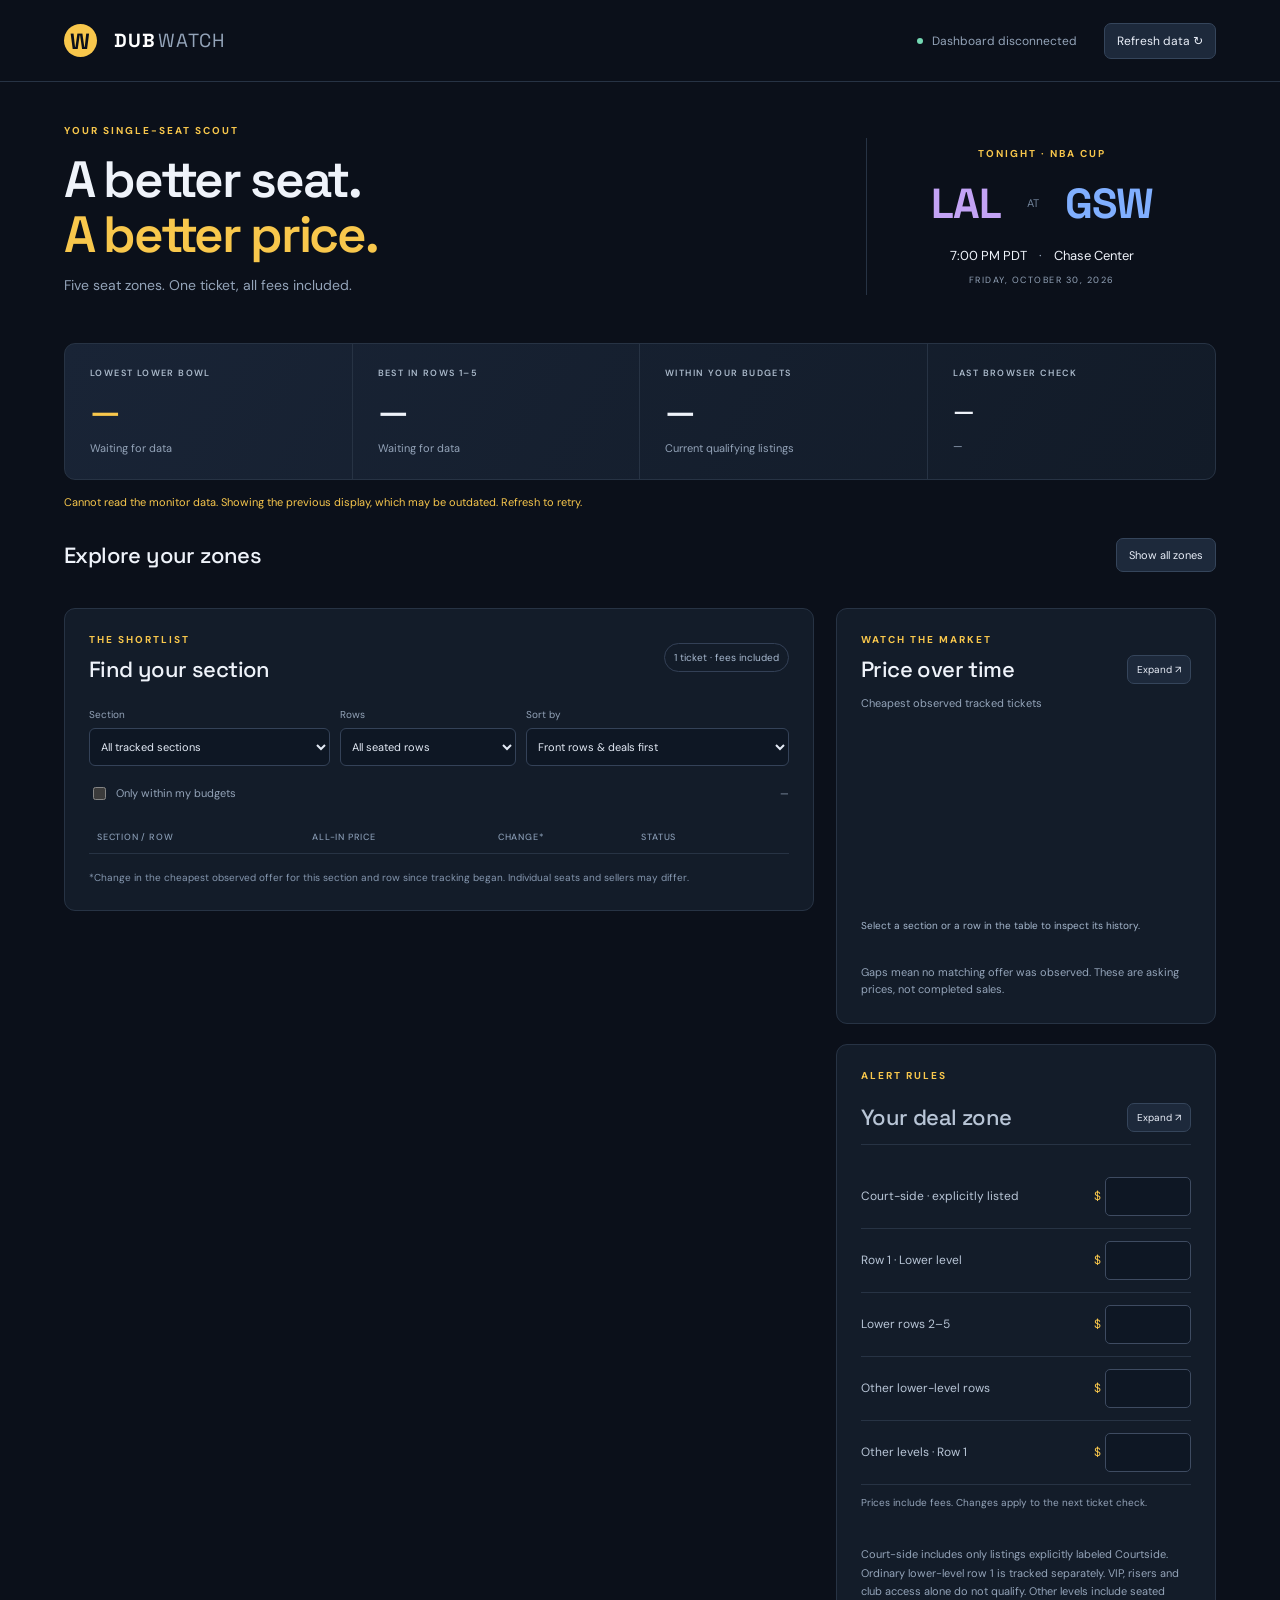
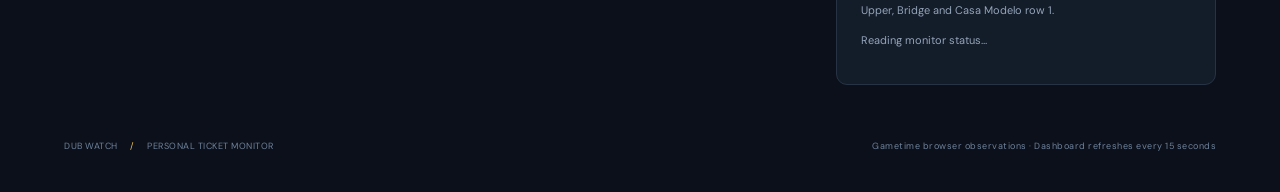
==== dub-watch/index.html @ ea119488 "Add shareable Dub Watch dashboard" ====
<!doctype html>
<html lang="en" data-mode="public" data-snapshot-url="https://raw.githubusercontent.com/nschoeb/nschoeb.github.io/refs/heads/codex/dub-watch-data/latest.json">
<head><meta charset="utf-8"><meta name="viewport" content="width=device-width,initial-scale=1"><title>Dub Watch · Warriors ticket deals</title><link rel="stylesheet" href="./styles.css?v=185b925b3b7e"></head>
<body class="public-dashboard">
<header><a class="brand" href="./" aria-label="Dub Watch home"><span class="brand-icon">W</span>DUB<span>WATCH</span></a><div class="header-right"><span class="dot"></span><span id="health">Connecting to monitor</span><button id="refresh" title="Reload saved dashboard data">Refresh data ↻</button><button id="check-now" disabled>Check now</button></div></header>
<main>
<section class="hero"><div><div class="eyebrow">YOUR SINGLE-SEAT SCOUT</div><h1>A better seat.<br><span>A better price.</span></h1><p>Five seat zones. One ticket, all fees included.</p></div><div class="matchup"><div class="game-label">TONIGHT · NBA CUP</div><div class="teams"><span class="team lakers">LAL</span><span class="versus">AT</span><span class="team warriors">GSW</span></div><div class="game-time">7:00 PM PDT <span>·</span> Chase Center</div><div class="game-note">FRIDAY, OCTOBER 30, 2026</div></div></section>
<section class="stats" aria-label="Current market summary"><article><span>LOWEST LOWER BOWL</span><strong id="low">—</strong><small id="low-seat">Waiting for data</small></article><article><span>BEST IN ROWS 1–5</span><strong id="front">—</strong><small id="front-seat">Waiting for data</small></article><article><span id="qualifying-label">WITHIN YOUR BUDGETS</span><strong id="qualifying">—</strong><small>Current qualifying listings</small></article><article><span>LAST BROWSER CHECK</span><strong id="last" class="time">—</strong><small id="capture-count">—</small></article></section>
<div id="deal-policy" class="deal-policy" hidden></div><div id="notice" class="notice" role="status"></div>
<p id="sharing-status" class="sharing-status"></p><p id="check-status" role="status" aria-live="polite"></p>
<div class="zone-heading"><h2>Explore your zones</h2><button id="all-zones">Show all zones</button></div><div id="zone-cards" class="zone-cards" aria-label="Seat zones"></div><section class="workspace"><div class="panel inventory"><div class="panel-heading"><div><div class="eyebrow">THE SHORTLIST</div><h2>Find your section</h2></div><span class="pill">1 ticket · fees included</span></div>
<div class="filters"><label>Section<select id="section" aria-label="Section"><option value="all">All tracked sections</option></select></label><label>Rows<select id="rows" aria-label="Rows"><option value="all">All seated rows</option><option value="5">First 5 rows</option><option value="1">Row 1 only</option></select></label><label>Sort by<select id="sort" aria-label="Sort by"><option value="recommended">Front rows & deals first</option><option value="price">Lowest price</option><option value="row">Closest row</option><option value="deal">Biggest comparable discount</option><option value="drop">Biggest recorded drop</option></select></label></div>
<div class="list-toolbar"><div class="deal-toggles"><label class="check"><input type="checkbox" id="deals"> Only within my budgets</label><label class="check" id="exceptional-filter" hidden><input type="checkbox" id="exceptional"> Only exceptional deals</label></div><span id="result-count">—</span></div>
<div class="table-wrap"><table><thead><tr><th>SECTION / ROW</th><th>ALL-IN PRICE</th><th>CHANGE*</th><th>STATUS</th><th><span class="sr-only">Open listing</span></th></tr></thead><tbody id="listings"></tbody></table></div><p id="empty" hidden>No listings match these filters. Try another section or row range.</p><p class="footnote">*Change in the cheapest observed offer for this section and row since tracking began. Individual seats and sellers may differ.</p></div>
<aside><div class="panel trend"><div class="eyebrow">WATCH THE MARKET</div><div class="market-panel-heading"><h2>Price over time</h2><button id="expand-market" type="button" aria-label="Expand chart and thresholds" aria-haspopup="dialog" aria-controls="market-dialog">Expand &#8599;</button></div><p id="chart-subtitle">Cheapest observed tracked tickets</p><div id="chart-legend" class="chart-legend" aria-label="Price history zones"></div><div id="chart" aria-label="Ticket price history chart"></div><div id="chart-detail" class="chart-detail">Select a section or a row in the table to inspect its history.</div><button id="clear-chart" hidden>Clear selected row</button><p class="footnote">Gaps mean no matching offer was observed. These are asking prices, not completed sales.</p></div>
<div class="panel budgets"><div class="eyebrow">ALERT RULES</div><div class="market-panel-heading"><h2 id="budget-panel-title">Your deal zone</h2><button id="expand-budgets" type="button" aria-label="Expand thresholds and chart" aria-haspopup="dialog" aria-controls="market-dialog">Expand &#8599;</button></div><form id="budget-form"><label class="budget-field" for="budgetCourt"><span>Court-side &middot; explicitly listed</span><span class="dollar-input">$<input id="budgetCourt" name="courtside" type="number" min="0" max="10000" step="1" required inputmode="numeric"></span></label><label class="budget-field" for="budget2"><span>Row 1 &middot; Lower level</span><span class="dollar-input">$<input id="budget2" name="row1" type="number" min="0" max="10000" step="1" required inputmode="numeric"></span></label><label class="budget-field" for="budget5"><span>Lower rows 2&ndash;5</span><span class="dollar-input">$<input id="budget5" name="rows2to5" type="number" min="0" max="10000" step="1" required inputmode="numeric"></span></label><label class="budget-field" for="budgetAll"><span>Other lower-level rows</span><span class="dollar-input">$<input id="budgetAll" name="lower" type="number" min="0" max="10000" step="1" required inputmode="numeric"></span></label><label class="budget-field" for="budgetOther"><span>Other levels &middot; Row 1</span><span class="dollar-input">$<input id="budgetOther" name="otherFront" type="number" min="0" max="10000" step="1" required inputmode="numeric"></span></label><div class="budget-actions"><button id="save-budgets" type="submit" disabled>Save thresholds</button><button id="cancel-budgets" type="button" hidden>Cancel</button></div><p id="budget-status" role="status" aria-live="polite">Prices include fees. Changes apply to the next ticket check.</p></form><p class="footnote">Court-side includes only listings explicitly labeled Courtside. Ordinary lower-level row 1 is tracked separately. VIP, risers and club access alone do not qualify. Other levels include seated Upper, Bridge and Casa Modelo row 1.</p><p id="monitor-description">Reading monitor status…</p><p id="next-check"></p></div></aside></section>
<footer><span>DUB WATCH <span class="footer-divider">/</span> PERSONAL TICKET MONITOR</span><span>Gametime browser observations · Dashboard refreshes every 15 seconds</span></footer>
</main><dialog id="market-dialog" aria-labelledby="market-dialog-title"><div class="market-dialog-heading"><div><div class="eyebrow">WATCH THE MARKET</div><h2 id="market-dialog-title">Prices &amp; your thresholds</h2></div><button id="close-market" type="button">Restore view &#8601;</button></div><div id="market-dialog-panels" class="market-dialog-grid"></div></dialog><script src="./app.js?v=185b925b3b7e"></script></body></html>
---- dub-watch/styles.css ----
@import url('https://fonts.googleapis.com/css2?family=DM+Sans:wght@400;500;600;700&family=Space+Grotesk:wght@400;500;600;700&display=swap');
:root{color-scheme:dark;--bg:#0b101a;--panel:#131c29;--line:#273344;--muted:#94a4b9;--gold:#f8c74c;--blue:#73aafa;--green:#74d8b3}*{box-sizing:border-box}body{margin:0;background:var(--bg);color:#eff3fa;font-family:'DM Sans',system-ui,sans-serif;font-size:14px}header{height:82px;border-bottom:1px solid var(--line);display:flex;align-items:center;justify-content:space-between;padding:0 5%}.brand{font-family:'Space Grotesk',sans-serif;display:flex;align-items:center;gap:8px;font-size:19px;font-weight:700;letter-spacing:1px;text-decoration:none;color:white}.brand>span:last-child{color:var(--muted);font-weight:400;margin-left:-6px}.brand-icon{display:grid;place-items:center;color:var(--bg);background:var(--gold);width:33px;height:33px;border-radius:50%;font-size:22px;margin-right:9px}.header-right{display:flex;align-items:center;gap:9px;color:var(--muted);font-size:12px}.dot{width:6px;height:6px;border-radius:50%;background:var(--green)}button{font:inherit;cursor:pointer;color:#e9eef8;background:#1d293b;border:1px solid #35455b;border-radius:7px;padding:9px 12px}.header-right button{margin-left:18px}main{max-width:1510px;margin:auto;padding:40px 5% 20px}.hero{display:flex;justify-content:space-between;gap:30px;align-items:center;padding:2px 0 35px}.eyebrow{font-size:10px;font-weight:700;letter-spacing:2px;color:var(--gold)}h1{font-family:'Space Grotesk',sans-serif;letter-spacing:-2.3px;font-size:51px;line-height:1.08;margin:15px 0 14px;font-weight:600}h1 span{color:var(--gold)}.hero p{color:var(--muted);font-size:14px}.matchup{width:350px;text-align:center;border-left:1px solid var(--line);padding:9px 28px}.game-label{color:var(--gold);font-size:10px;letter-spacing:2px;font-weight:700}.teams{display:flex;align-items:center;justify-content:center;gap:26px;margin:17px 0}.team{font-family:'Space Grotesk';font-size:42px;font-weight:700;letter-spacing:-1px}.lakers{color:#c3a3f5}.warriors{color:#80afff}.versus{font-size:11px;color:#718299}.game-time{font-size:13px}.game-time span{margin:0 9px;color:var(--muted)}.game-note{font-size:9px;letter-spacing:1.5px;margin-top:10px;color:var(--muted)}.stats{display:grid;grid-template-columns:repeat(4,1fr);border:1px solid var(--line);border-radius:11px;background:linear-gradient(120deg,#192436,#121b28);overflow:hidden}.stats article{padding:23px 25px;border-right:1px solid var(--line)}.stats article:last-child{border:0}.stats article>span{display:block;font-size:9px;letter-spacing:1.4px;color:#aab9ca;font-weight:600}.stats strong{font-family:'Space Grotesk';font-size:34px;font-weight:500;display:block;margin:11px 0 5px;letter-spacing:-1px}.stats article:first-child strong{color:var(--gold)}.stats strong.time{font-size:24px;line-height:41px;letter-spacing:-.5px}.stats small{font-size:11px;color:var(--muted)}.notice{padding:14px 0 23px;color:var(--muted);font-size:11px;line-height:1.5}.notice.warning{color:var(--gold)}.workspace{display:grid;grid-template-columns:minmax(0,1fr) 320px;gap:22px;align-items:start}.panel{background:var(--panel);border:1px solid var(--line);border-radius:11px;padding:24px}.panel-heading{display:flex;justify-content:space-between;align-items:center;gap:12px}h2{font-family:'Space Grotesk';font-size:22px;letter-spacing:-.6px;margin:9px 0 20px;font-weight:500}.panel-heading h2{margin-bottom:0}.pill{font-size:10px;color:#a9bad0;border:1px solid #334056;padding:7px 9px;border-radius:20px;white-space:nowrap}.filters{display:grid;grid-template-columns:1.1fr .8fr 1.2fr;gap:10px;margin-top:25px}label{display:block;color:var(--muted);font-size:10px}select{display:block;margin-top:7px;width:100%;border:1px solid #344258;background:#0e1724;color:#e3eaf5;border-radius:6px;padding:10px 7px;font:inherit;font-size:11px}.list-toolbar{display:flex;justify-content:space-between;align-items:center;padding:18px 0;color:var(--muted);font-size:10px}.check{display:flex;align-items:center;gap:7px;font-size:11px}input{accent-color:var(--gold)}table{border-collapse:collapse;width:100%;text-align:left;white-space:nowrap}th{font-size:9px;color:#879ab2;letter-spacing:.8px;font-weight:500;padding:10px 8px;border-bottom:1px solid var(--line)}td{padding:15px 8px;border-bottom:1px solid #243043;font-size:12px}tbody tr{cursor:pointer}tbody tr:hover,tbody tr.selected{background:#1d2a3e}td small{display:block;color:var(--muted);font-size:10px;margin-top:4px}.price{font-family:'Space Grotesk';font-size:19px}.qualified .price{color:var(--gold)}.badge{font-size:9px;border-radius:4px;background:#22334a;color:#a5b9d5;padding:5px 7px}.badge.good{background:#243b31;color:var(--green)}.badge.front{background:#3a3220;color:var(--gold)}.ticket-link{color:var(--gold);text-decoration:none;border:1px solid #51482c;border-radius:5px;padding:7px 9px;font-size:10px}.drop{color:var(--green)}.rise{color:#ef9b99}.flat{color:var(--muted)}.footnote{color:#8597af;font-size:10px;line-height:1.6;margin:16px 0 0}.table-wrap{max-height:560px;overflow:auto}thead{position:sticky;top:0;background:var(--panel);z-index:1}aside{display:grid;gap:20px}.trend>p{color:var(--muted);font-size:11px;margin-top:-8px}.legend{display:flex;gap:18px;font-size:10px;color:#b3bfd0;margin:18px 0 8px}.legend i{display:inline-block;width:7px;height:7px;border-radius:50%;margin-right:5px}.gold{background:var(--gold)}.blue{background:var(--blue)}#chart{min-height:180px}#chart svg{display:block;width:100%;height:190px}#chart svg text{font-family:'DM Sans';font-size:10px;fill:#91a4bd}.chart-detail{font-size:10px;color:#a6b8ce;line-height:1.5;min-height:30px}#clear-chart{font-size:10px;margin-top:10px}.budgets>div:not(.eyebrow){display:flex;justify-content:space-between;padding:12px 0;border-bottom:1px solid var(--line);color:#b8c5d6;font-size:12px}.budgets b{color:var(--gold);font-family:'Space Grotesk';font-size:16px}.budgets p{font-size:11px;color:var(--muted);line-height:1.7;margin-bottom:0}footer{display:flex;justify-content:space-between;gap:20px;margin-top:35px;padding:20px 0;color:#6f829d;font-size:9px;letter-spacing:.5px}.footer-divider{padding:0 10px;color:var(--gold)}.sr-only{position:absolute;clip:rect(0,0,0,0);width:1px;height:1px;overflow:hidden}#empty{color:var(--muted);padding:30px 0;text-align:center}button:focus-visible,a:focus-visible,select:focus-visible,input:focus-visible{outline:2px solid var(--gold);outline-offset:3px}@media(min-width:1450px){.workspace{grid-template-columns:minmax(0,1fr) 360px}}@media(max-width:1000px){main{padding:30px 3%}.workspace{grid-template-columns:minmax(0,1fr) 280px;gap:15px}.panel{padding:18px}.filters{grid-template-columns:1fr 1fr}.filters label:last-child{grid-column:1/-1}.badge{font-size:8px}.stats article{padding:18px 15px}}@media(max-width:760px){header{padding:0 5%;height:70px}.header-right>span{display:none}.hero{align-items:flex-start;gap:16px}h1{font-size:36px;letter-spacing:-1.5px}.hero p{font-size:12px;max-width:210px}.matchup{width:175px;padding:5px 0 5px 12px}.team{font-size:28px}.teams{gap:12px}.game-time{font-size:10px}.game-note{font-size:8px}.stats{grid-template-columns:1fr 1fr}.stats article:nth-child(2){border-right:0}.stats article:nth-child(-n+2){border-bottom:1px solid var(--line)}.workspace{grid-template-columns:1fr}aside{grid-template-columns:1fr}.table-wrap{max-height:470px}footer{flex-direction:column;gap:8px}.pill{font-size:8px}.ticket-link{padding:7px}.panel{padding:16px}td{font-size:11px;padding:13px 6px}th{padding:10px 6px}.price{font-size:17px}}
.trend>p.footnote{margin-top:16px}
.workspace>*,aside,.panel{min-width:0}
.deal-policy{padding:14px 16px;background:#172b30;border:1px solid #2c5253;border-radius:8px;color:#b6dbd1;font-size:12px;line-height:1.7;margin-top:20px}.deal-toggles{display:flex;flex-wrap:wrap;gap:12px}.deal-policy[hidden],#exceptional-filter[hidden]{display:none}
.sharing-status{color:var(--muted);font-size:11px;margin:0 0 18px}.sharing-status:empty{display:none}.sharing-status a{color:var(--gold)}.public-dashboard #check-now,.public-dashboard .budget-actions{display:none}.public-dashboard #chart svg{touch-action:pan-y}.public-dashboard #chart svg line[data-budget-zone]{cursor:default}
#chart svg line[data-budget-zone]{cursor:ns-resize}
#chart svg{touch-action:none}
#chart [data-budget-handle],#chart [data-budget-hit],#chart line[data-budget-zone]{cursor:ns-resize;touch-action:none}#chart [data-budget-handle-visual]{pointer-events:none}#chart [data-budget-handle]:focus{stroke:white;stroke-width:1.5}body.budget-dragging,body.budget-dragging *{cursor:ns-resize!important;user-select:none}
.chart-legend-copy{flex:1;min-width:0}.chart-legend-copy span{display:block}.chart-budget-summary{display:block;font-size:9px;color:var(--muted);line-height:1.5;margin-top:3px}.chart-budget-summary.within-budget{color:var(--green)}.chart-line-key{font-size:9px;color:var(--muted);line-height:1.6;margin:7px 6px 0}#chart line[data-budget-zone]{cursor:pointer}#chart line[data-budget-zone]:focus{outline:none;stroke-width:3}
.chart-legend{display:grid;gap:4px;margin:16px 0 12px}.chart-legend-item{display:flex;align-items:center;gap:8px;width:100%;padding:7px 6px;border:1px solid transparent;background:transparent;text-align:left;border-radius:5px;font-size:10px;color:#b3bfd0}.chart-legend-item:hover{background:#1d2a3e;border-color:var(--line)}.chart-legend-item i{flex:0 0 8px;height:8px;border-radius:50%}.chart-legend-item span{flex:1}.chart-legend-item strong{font:500 12px 'Space Grotesk',sans-serif;color:#e3eaf5}.chart-legend-item[aria-pressed="false"]{opacity:.4}.chart-legend-item[aria-pressed="false"] i{background:transparent!important;border:1px solid var(--muted)}#chart svg{height:auto;min-height:200px}#chart circle{cursor:pointer}#chart circle:focus{outline:none;stroke:white;stroke-width:2}
.zone-heading{display:flex;align-items:center;justify-content:space-between;margin:4px 0 12px}.zone-heading h2{margin:0}.zone-heading button{font-size:11px}.zone-cards{display:grid;grid-template-columns:repeat(5,minmax(0,1fr));gap:12px;margin-bottom:24px}.zone-card{text-align:left;background:var(--panel);padding:16px;min-width:0}.zone-card span{display:block;color:var(--muted);font-size:12px}.zone-card strong{display:block;font:500 24px 'Space Grotesk',sans-serif;margin:10px 0}.zone-card small{color:var(--muted);font-size:10px}.zone-card.active{border-color:var(--gold);background:#2b281d}.zone-card.active strong{color:var(--gold)}@media(max-width:760px){.zone-cards{grid-template-columns:1fr 1fr}.zone-card{padding:13px}.zone-card strong{font-size:21px}}
#check-now{background:var(--gold);border-color:var(--gold);color:#131c29;font-weight:700;margin-left:0}#check-status{color:var(--gold);font-size:12px;margin:0 0 18px}#check-status:empty{display:none}@media(max-width:460px){.header-right{gap:5px}.header-right button{margin-left:0;padding:8px;font-size:10px}.brand{font-size:15px;gap:5px}.brand-icon{margin-right:0;width:27px;height:27px}}
.budget-field{display:flex;align-items:center;justify-content:space-between;gap:12px;padding:12px 0;border-bottom:1px solid var(--line);font-size:12px;color:#b8c5d6}.dollar-input{display:flex;align-items:center;gap:4px;color:var(--gold)}.dollar-input input{width:86px;min-width:0;background:#0e1724;color:var(--gold);border:1px solid #3e4b61;border-radius:5px;padding:8px;font:500 16px 'Space Grotesk',sans-serif}.budget-actions{display:flex;gap:8px;margin-top:16px}.budget-actions button{font-size:11px}.budget-actions button:first-child{background:var(--gold);color:#131c29;border-color:var(--gold);font-weight:700}button:disabled{opacity:.45;cursor:default}#budget-status{min-height:34px;font-size:10px;line-height:1.6}

/* The same live panels move into the expanded view, preserving edits and controls. */
.market-panel-heading{display:flex;align-items:center;justify-content:space-between;gap:10px;margin:9px 0 20px}.market-panel-heading h2{margin:0}.market-panel-heading button{flex-shrink:0;font-size:10px;padding:7px 9px}
#chart svg{min-height:250px}
@media(min-width:1001px){.workspace{grid-template-columns:minmax(0,1fr) 380px}}
@media(min-width:1450px){.workspace{grid-template-columns:minmax(0,1fr) 420px}}
@media(min-width:761px) and (max-width:1000px){.workspace{grid-template-columns:minmax(0,1fr) 320px}}
body.market-expanded{overflow:hidden}
#market-dialog{width:calc(100% - 32px);max-width:1600px;height:calc(100dvh - 32px);max-height:none;padding:0;border:1px solid #3a4c65;border-radius:14px;background:var(--bg);color:#eff3fa;box-shadow:0 24px 90px #0009}
#market-dialog[open]{display:flex;flex-direction:column}
#market-dialog::backdrop{background:#030712c9;backdrop-filter:blur(5px)}
.market-dialog-heading{display:flex;align-items:center;justify-content:space-between;gap:16px;padding:20px 24px;border-bottom:1px solid var(--line);flex-shrink:0}.market-dialog-heading h2{margin:7px 0 0;font-size:25px}.market-dialog-heading button{font-size:12px}
.market-dialog-grid{display:grid;grid-template-columns:minmax(0,1fr) 340px;gap:20px;padding:24px;overflow:auto;min-height:0;align-items:start;overscroll-behavior:contain}
#market-dialog .market-panel-heading button{display:none}
#market-dialog .chart-legend{grid-template-columns:1fr 1fr;column-gap:18px}#market-dialog .chart-line-key{grid-column:1/-1}
#market-dialog #chart svg{height:clamp(300px,calc(100dvh - 390px),650px);min-height:280px}
#market-dialog .chart-legend-item{font-size:12px}#market-dialog .chart-budget-summary{font-size:11px}#market-dialog .chart-legend-item strong{font-size:15px}
@media(max-width:850px){#market-dialog{width:calc(100% - 16px);height:calc(100dvh - 16px);border-radius:10px}.market-dialog-heading{padding:16px;gap:10px}.market-dialog-heading h2{font-size:19px}.market-dialog-heading button{font-size:11px;white-space:nowrap;padding:8px}.market-dialog-grid{grid-template-columns:minmax(0,1fr);padding:12px;gap:14px}#market-dialog #chart svg{height:auto;min-height:250px}}
@media(max-width:460px){#market-dialog .chart-legend{grid-template-columns:1fr}#market-dialog .chart-budget-summary{font-size:10px}}
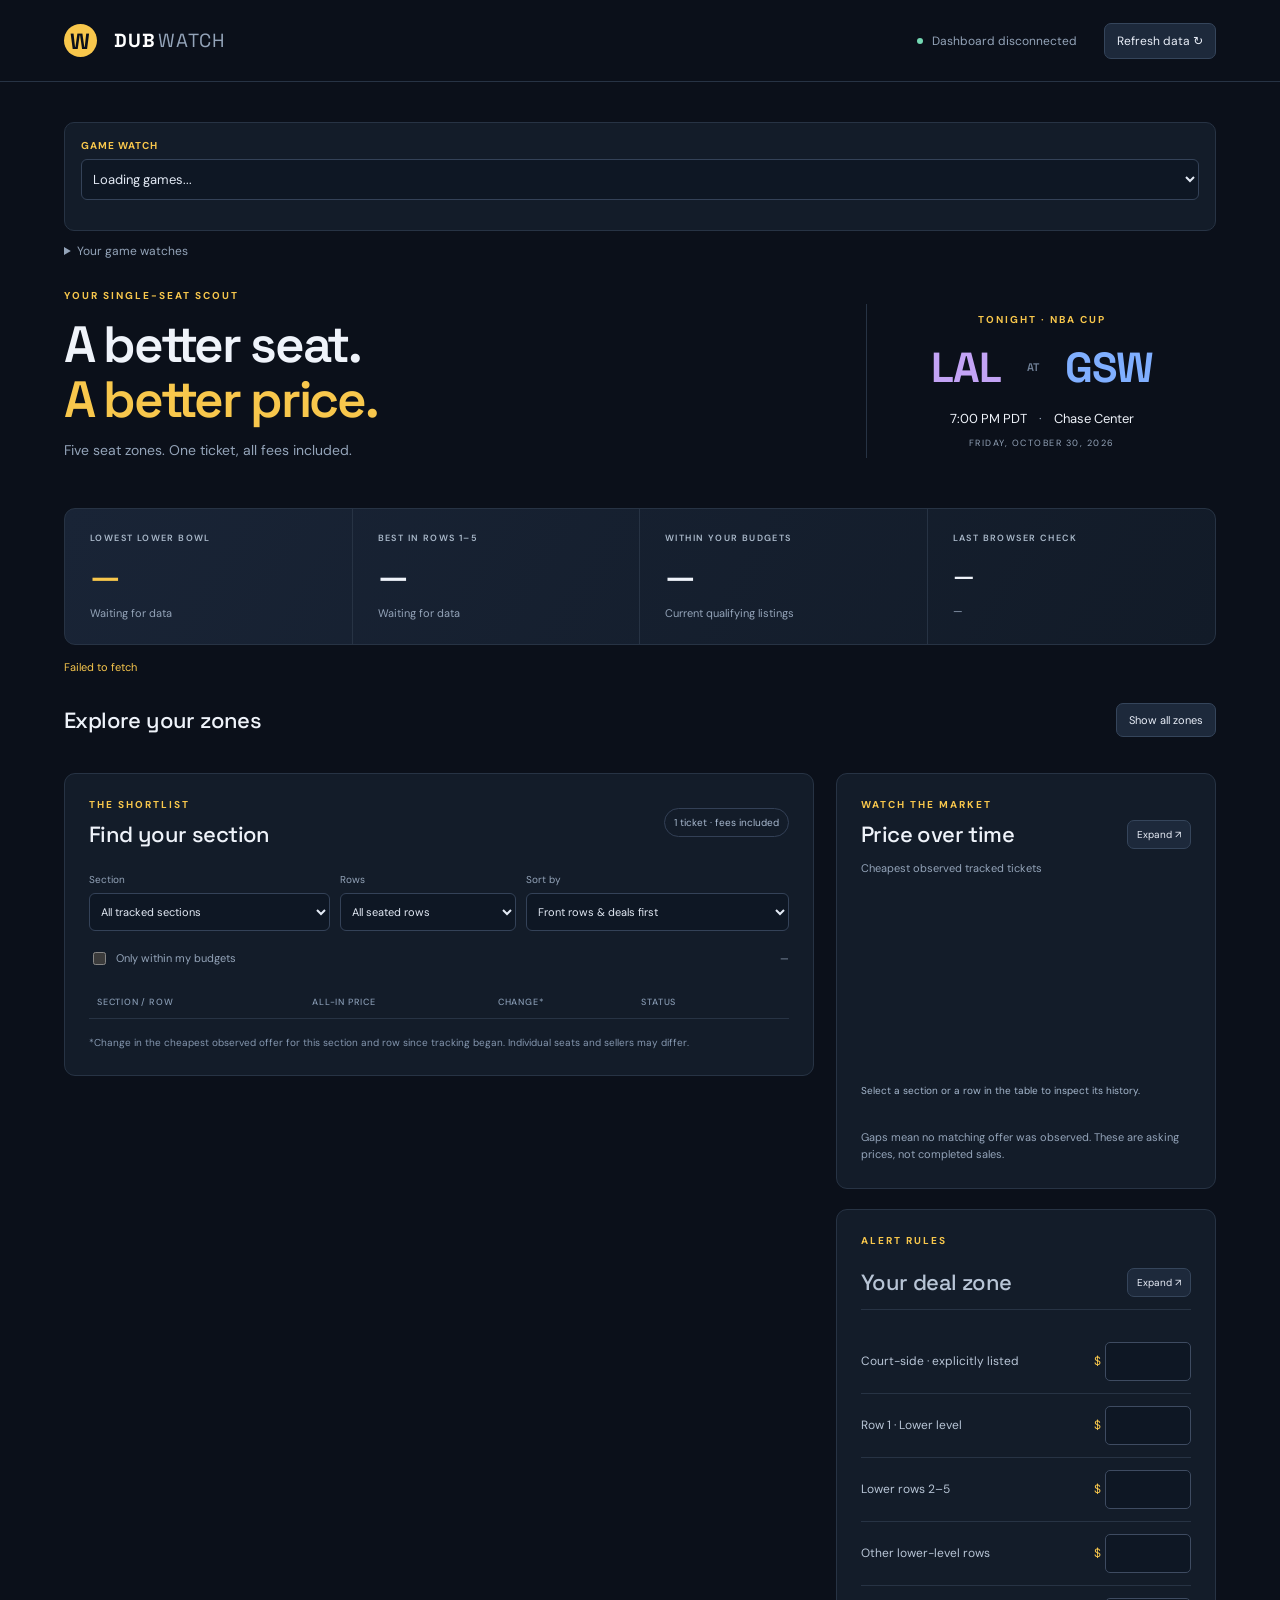
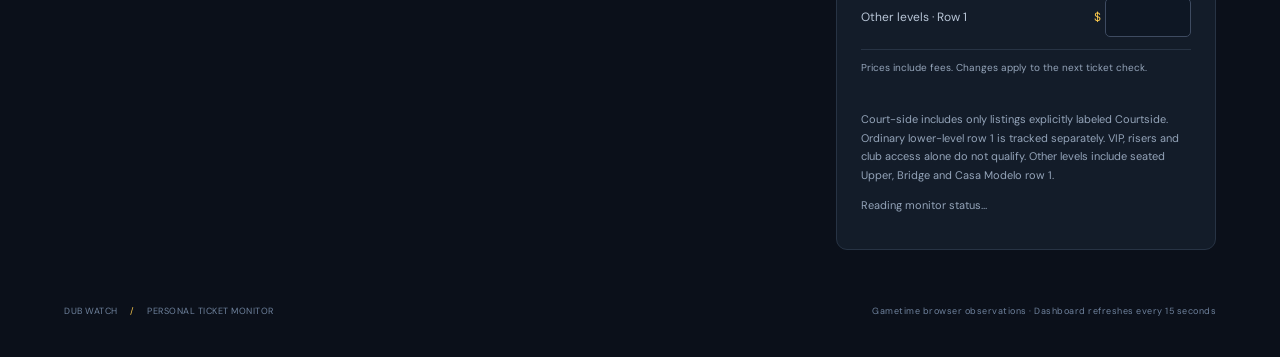
==== commit 662eaef5: "Add shareable Dub Watch dashboard" ====
--- a/dub-watch/index.html
+++ b/dub-watch/index.html
@@ -1,10 +1,11 @@
 <!doctype html>
 <html lang="en" data-mode="public" data-snapshot-url="https://raw.githubusercontent.com/nschoeb/nschoeb.github.io/refs/heads/codex/dub-watch-data/latest.json">
-<head><meta charset="utf-8"><meta name="viewport" content="width=device-width,initial-scale=1"><title>Dub Watch · Warriors ticket deals</title><link rel="stylesheet" href="./styles.css?v=185b925b3b7e"></head>
+<head><meta charset="utf-8"><meta name="viewport" content="width=device-width,initial-scale=1"><title>Dub Watch · Warriors ticket deals</title><link rel="stylesheet" href="./styles.css?v=23e2435ddfd4"></head>
 <body class="public-dashboard">
 <header><a class="brand" href="./" aria-label="Dub Watch home"><span class="brand-icon">W</span>DUB<span>WATCH</span></a><div class="header-right"><span class="dot"></span><span id="health">Connecting to monitor</span><button id="refresh" title="Reload saved dashboard data">Refresh data ↻</button><button id="check-now" disabled>Check now</button></div></header>
 <main>
-<section class="hero"><div><div class="eyebrow">YOUR SINGLE-SEAT SCOUT</div><h1>A better seat.<br><span>A better price.</span></h1><p>Five seat zones. One ticket, all fees included.</p></div><div class="matchup"><div class="game-label">TONIGHT · NBA CUP</div><div class="teams"><span class="team lakers">LAL</span><span class="versus">AT</span><span class="team warriors">GSW</span></div><div class="game-time">7:00 PM PDT <span>·</span> Chase Center</div><div class="game-note">FRIDAY, OCTOBER 30, 2026</div></div></section>
+<section class="watch-bar" aria-label="Game watches"><div><label for="game-picker">GAME WATCH</label><select id="game-picker" aria-label="Game watch"><option>Loading games...</option></select></div><div class="watch-actions"><button id="add-watch" type="button">Add game</button><button id="toggle-watch" type="button">Pause watch</button></div><p id="watch-status" role="status"></p></section><details class="watch-overview"><summary id="watch-count">Your game watches</summary><div id="watch-list"></div></details>
+<section class="hero"><div><div class="eyebrow">YOUR SINGLE-SEAT SCOUT</div><h1>A better seat.<br><span>A better price.</span></h1><p>Five seat zones. One ticket, all fees included.</p></div><div class="matchup"><div class="game-label" id="game-heading">TONIGHT · NBA CUP</div><div class="teams" id="game-matchup"><span class="team lakers">LAL</span><span class="versus">AT</span><span class="team warriors">GSW</span></div><div class="game-time" id="game-tipoff">7:00 PM PDT <span>·</span> Chase Center</div><div class="game-note" id="game-date">FRIDAY, OCTOBER 30, 2026</div></div></section>
 <section class="stats" aria-label="Current market summary"><article><span>LOWEST LOWER BOWL</span><strong id="low">—</strong><small id="low-seat">Waiting for data</small></article><article><span>BEST IN ROWS 1–5</span><strong id="front">—</strong><small id="front-seat">Waiting for data</small></article><article><span id="qualifying-label">WITHIN YOUR BUDGETS</span><strong id="qualifying">—</strong><small>Current qualifying listings</small></article><article><span>LAST BROWSER CHECK</span><strong id="last" class="time">—</strong><small id="capture-count">—</small></article></section>
 <div id="deal-policy" class="deal-policy" hidden></div><div id="notice" class="notice" role="status"></div>
 <p id="sharing-status" class="sharing-status"></p><p id="check-status" role="status" aria-live="polite"></p>
@@ -13,7 +14,7 @@
 <div class="list-toolbar"><div class="deal-toggles"><label class="check"><input type="checkbox" id="deals"> Only within my budgets</label><label class="check" id="exceptional-filter" hidden><input type="checkbox" id="exceptional"> Only exceptional deals</label></div><span id="result-count">—</span></div>
 <div class="table-wrap"><table><thead><tr><th>SECTION / ROW</th><th>ALL-IN PRICE</th><th>CHANGE*</th><th>STATUS</th><th><span class="sr-only">Open listing</span></th></tr></thead><tbody id="listings"></tbody></table></div><p id="empty" hidden>No listings match these filters. Try another section or row range.</p><p class="footnote">*Change in the cheapest observed offer for this section and row since tracking began. Individual seats and sellers may differ.</p></div>
 <aside><div class="panel trend"><div class="eyebrow">WATCH THE MARKET</div><div class="market-panel-heading"><h2>Price over time</h2><button id="expand-market" type="button" aria-label="Expand chart and thresholds" aria-haspopup="dialog" aria-controls="market-dialog">Expand &#8599;</button></div><p id="chart-subtitle">Cheapest observed tracked tickets</p><div id="chart-legend" class="chart-legend" aria-label="Price history zones"></div><div id="chart" aria-label="Ticket price history chart"></div><div id="chart-detail" class="chart-detail">Select a section or a row in the table to inspect its history.</div><button id="clear-chart" hidden>Clear selected row</button><p class="footnote">Gaps mean no matching offer was observed. These are asking prices, not completed sales.</p></div>
-<div class="panel budgets"><div class="eyebrow">ALERT RULES</div><div class="market-panel-heading"><h2 id="budget-panel-title">Your deal zone</h2><button id="expand-budgets" type="button" aria-label="Expand thresholds and chart" aria-haspopup="dialog" aria-controls="market-dialog">Expand &#8599;</button></div><form id="budget-form"><label class="budget-field" for="budgetCourt"><span>Court-side &middot; explicitly listed</span><span class="dollar-input">$<input id="budgetCourt" name="courtside" type="number" min="0" max="10000" step="1" required inputmode="numeric"></span></label><label class="budget-field" for="budget2"><span>Row 1 &middot; Lower level</span><span class="dollar-input">$<input id="budget2" name="row1" type="number" min="0" max="10000" step="1" required inputmode="numeric"></span></label><label class="budget-field" for="budget5"><span>Lower rows 2&ndash;5</span><span class="dollar-input">$<input id="budget5" name="rows2to5" type="number" min="0" max="10000" step="1" required inputmode="numeric"></span></label><label class="budget-field" for="budgetAll"><span>Other lower-level rows</span><span class="dollar-input">$<input id="budgetAll" name="lower" type="number" min="0" max="10000" step="1" required inputmode="numeric"></span></label><label class="budget-field" for="budgetOther"><span>Other levels &middot; Row 1</span><span class="dollar-input">$<input id="budgetOther" name="otherFront" type="number" min="0" max="10000" step="1" required inputmode="numeric"></span></label><div class="budget-actions"><button id="save-budgets" type="submit" disabled>Save thresholds</button><button id="cancel-budgets" type="button" hidden>Cancel</button></div><p id="budget-status" role="status" aria-live="polite">Prices include fees. Changes apply to the next ticket check.</p></form><p class="footnote">Court-side includes only listings explicitly labeled Courtside. Ordinary lower-level row 1 is tracked separately. VIP, risers and club access alone do not qualify. Other levels include seated Upper, Bridge and Casa Modelo row 1.</p><p id="monitor-description">Reading monitor status…</p><p id="next-check"></p></div></aside></section>
+<div class="panel budgets"><div class="eyebrow">ALERT RULES</div><div class="market-panel-heading"><h2 id="budget-panel-title">Your deal zone</h2><button id="expand-budgets" type="button" aria-label="Expand thresholds and chart" aria-haspopup="dialog" aria-controls="market-dialog">Expand &#8599;</button></div><form id="budget-form"><label class="budget-field" for="budgetCourt"><span>Court-side &middot; explicitly listed</span><span class="dollar-input">$<input id="budgetCourt" name="courtside" type="number" min="0" max="10000" step="1" required inputmode="numeric"></span></label><label class="budget-field" for="budget2"><span>Row 1 &middot; Lower level</span><span class="dollar-input">$<input id="budget2" name="row1" type="number" min="0" max="10000" step="1" required inputmode="numeric"></span></label><label class="budget-field" for="budget5"><span>Lower rows 2&ndash;5</span><span class="dollar-input">$<input id="budget5" name="rows2to5" type="number" min="0" max="10000" step="1" required inputmode="numeric"></span></label><label class="budget-field" for="budgetAll"><span>Other lower-level rows</span><span class="dollar-input">$<input id="budgetAll" name="lower" type="number" min="0" max="10000" step="1" required inputmode="numeric"></span></label><label class="budget-field" for="budgetOther"><span>Other levels &middot; Row 1</span><span class="dollar-input">$<input id="budgetOther" name="otherFront" type="number" min="0" max="10000" step="1" required inputmode="numeric"></span></label><div class="budget-actions"><button id="save-budgets" type="submit" disabled>Save thresholds</button><button id="cancel-budgets" type="button" hidden>Cancel</button></div><button type="button" id="save-defaults" class="default-caps">Use these caps for new games</button><p id="budget-status" role="status" aria-live="polite">Prices include fees. Changes apply to the next ticket check.</p></form><p class="footnote">Court-side includes only listings explicitly labeled Courtside. Ordinary lower-level row 1 is tracked separately. VIP, risers and club access alone do not qualify. Other levels include seated Upper, Bridge and Casa Modelo row 1.</p><p id="monitor-description">Reading monitor status…</p><p id="next-check"></p></div></aside></section>
 <footer><span>DUB WATCH <span class="footer-divider">/</span> PERSONAL TICKET MONITOR</span><span>Gametime browser observations · Dashboard refreshes every 15 seconds</span></footer>
-</main><dialog id="market-dialog" aria-labelledby="market-dialog-title"><div class="market-dialog-heading"><div><div class="eyebrow">WATCH THE MARKET</div><h2 id="market-dialog-title">Prices &amp; your thresholds</h2></div><button id="close-market" type="button">Restore view &#8601;</button></div><div id="market-dialog-panels" class="market-dialog-grid"></div></dialog><script src="./app.js?v=185b925b3b7e"></script></body></html>
+</main><dialog id="market-dialog" aria-labelledby="market-dialog-title"><div class="market-dialog-heading"><div><div class="eyebrow">WATCH THE MARKET</div><h2 id="market-dialog-title">Prices &amp; your thresholds</h2></div><button id="close-market" type="button">Restore view &#8601;</button></div><div id="market-dialog-panels" class="market-dialog-grid"></div></dialog><dialog id="add-watch-dialog" aria-labelledby="add-watch-title"><div class="market-dialog-heading"><h2 id="add-watch-title">Watch another game</h2><button id="close-add-watch" type="button">Close</button></div><form id="add-watch-form"><label>Gametime Warriors home-game link<input id="watch-url" type="url" required maxlength="2048" placeholder="https://gametime.co/.../events/..."></label><label>Game name<input id="watch-title" maxlength="120" placeholder="e.g. Clippers at Warriors"></label><label>Confirm tipoff &middot; Pacific time<input id="watch-tipoff" type="datetime-local" required></label><p class="footnote">The date comes from the link. 7 p.m. is only a suggestion; confirm the actual tipoff. New games inherit your default caps and start with their own empty history.</p><p id="add-watch-status" role="status"></p><button id="submit-watch" type="submit">Add watch</button></form></dialog><script src="./app.js?v=23e2435ddfd4"></script></body></html>
 
--- a/dub-watch/styles.css
+++ b/dub-watch/styles.css
@@ -2,6 +2,7 @@
 :root{color-scheme:dark;--bg:#0b101a;--panel:#131c29;--line:#273344;--muted:#94a4b9;--gold:#f8c74c;--blue:#73aafa;--green:#74d8b3}*{box-sizing:border-box}body{margin:0;background:var(--bg);color:#eff3fa;font-family:'DM Sans',system-ui,sans-serif;font-size:14px}header{height:82px;border-bottom:1px solid var(--line);display:flex;align-items:center;justify-content:space-between;padding:0 5%}.brand{font-family:'Space Grotesk',sans-serif;display:flex;align-items:center;gap:8px;font-size:19px;font-weight:700;letter-spacing:1px;text-decoration:none;color:white}.brand>span:last-child{color:var(--muted);font-weight:400;margin-left:-6px}.brand-icon{display:grid;place-items:center;color:var(--bg);background:var(--gold);width:33px;height:33px;border-radius:50%;font-size:22px;margin-right:9px}.header-right{display:flex;align-items:center;gap:9px;color:var(--muted);font-size:12px}.dot{width:6px;height:6px;border-radius:50%;background:var(--green)}button{font:inherit;cursor:pointer;color:#e9eef8;background:#1d293b;border:1px solid #35455b;border-radius:7px;padding:9px 12px}.header-right button{margin-left:18px}main{max-width:1510px;margin:auto;padding:40px 5% 20px}.hero{display:flex;justify-content:space-between;gap:30px;align-items:center;padding:2px 0 35px}.eyebrow{font-size:10px;font-weight:700;letter-spacing:2px;color:var(--gold)}h1{font-family:'Space Grotesk',sans-serif;letter-spacing:-2.3px;font-size:51px;line-height:1.08;margin:15px 0 14px;font-weight:600}h1 span{color:var(--gold)}.hero p{color:var(--muted);font-size:14px}.matchup{width:350px;text-align:center;border-left:1px solid var(--line);padding:9px 28px}.game-label{color:var(--gold);font-size:10px;letter-spacing:2px;font-weight:700}.teams{display:flex;align-items:center;justify-content:center;gap:26px;margin:17px 0}.team{font-family:'Space Grotesk';font-size:42px;font-weight:700;letter-spacing:-1px}.lakers{color:#c3a3f5}.warriors{color:#80afff}.versus{font-size:11px;color:#718299}.game-time{font-size:13px}.game-time span{margin:0 9px;color:var(--muted)}.game-note{font-size:9px;letter-spacing:1.5px;margin-top:10px;color:var(--muted)}.stats{display:grid;grid-template-columns:repeat(4,1fr);border:1px solid var(--line);border-radius:11px;background:linear-gradient(120deg,#192436,#121b28);overflow:hidden}.stats article{padding:23px 25px;border-right:1px solid var(--line)}.stats article:last-child{border:0}.stats article>span{display:block;font-size:9px;letter-spacing:1.4px;color:#aab9ca;font-weight:600}.stats strong{font-family:'Space Grotesk';font-size:34px;font-weight:500;display:block;margin:11px 0 5px;letter-spacing:-1px}.stats article:first-child strong{color:var(--gold)}.stats strong.time{font-size:24px;line-height:41px;letter-spacing:-.5px}.stats small{font-size:11px;color:var(--muted)}.notice{padding:14px 0 23px;color:var(--muted);font-size:11px;line-height:1.5}.notice.warning{color:var(--gold)}.workspace{display:grid;grid-template-columns:minmax(0,1fr) 320px;gap:22px;align-items:start}.panel{background:var(--panel);border:1px solid var(--line);border-radius:11px;padding:24px}.panel-heading{display:flex;justify-content:space-between;align-items:center;gap:12px}h2{font-family:'Space Grotesk';font-size:22px;letter-spacing:-.6px;margin:9px 0 20px;font-weight:500}.panel-heading h2{margin-bottom:0}.pill{font-size:10px;color:#a9bad0;border:1px solid #334056;padding:7px 9px;border-radius:20px;white-space:nowrap}.filters{display:grid;grid-template-columns:1.1fr .8fr 1.2fr;gap:10px;margin-top:25px}label{display:block;color:var(--muted);font-size:10px}select{display:block;margin-top:7px;width:100%;border:1px solid #344258;background:#0e1724;color:#e3eaf5;border-radius:6px;padding:10px 7px;font:inherit;font-size:11px}.list-toolbar{display:flex;justify-content:space-between;align-items:center;padding:18px 0;color:var(--muted);font-size:10px}.check{display:flex;align-items:center;gap:7px;font-size:11px}input{accent-color:var(--gold)}table{border-collapse:collapse;width:100%;text-align:left;white-space:nowrap}th{font-size:9px;color:#879ab2;letter-spacing:.8px;font-weight:500;padding:10px 8px;border-bottom:1px solid var(--line)}td{padding:15px 8px;border-bottom:1px solid #243043;font-size:12px}tbody tr{cursor:pointer}tbody tr:hover,tbody tr.selected{background:#1d2a3e}td small{display:block;color:var(--muted);font-size:10px;margin-top:4px}.price{font-family:'Space Grotesk';font-size:19px}.qualified .price{color:var(--gold)}.badge{font-size:9px;border-radius:4px;background:#22334a;color:#a5b9d5;padding:5px 7px}.badge.good{background:#243b31;color:var(--green)}.badge.front{background:#3a3220;color:var(--gold)}.ticket-link{color:var(--gold);text-decoration:none;border:1px solid #51482c;border-radius:5px;padding:7px 9px;font-size:10px}.drop{color:var(--green)}.rise{color:#ef9b99}.flat{color:var(--muted)}.footnote{color:#8597af;font-size:10px;line-height:1.6;margin:16px 0 0}.table-wrap{max-height:560px;overflow:auto}thead{position:sticky;top:0;background:var(--panel);z-index:1}aside{display:grid;gap:20px}.trend>p{color:var(--muted);font-size:11px;margin-top:-8px}.legend{display:flex;gap:18px;font-size:10px;color:#b3bfd0;margin:18px 0 8px}.legend i{display:inline-block;width:7px;height:7px;border-radius:50%;margin-right:5px}.gold{background:var(--gold)}.blue{background:var(--blue)}#chart{min-height:180px}#chart svg{display:block;width:100%;height:190px}#chart svg text{font-family:'DM Sans';font-size:10px;fill:#91a4bd}.chart-detail{font-size:10px;color:#a6b8ce;line-height:1.5;min-height:30px}#clear-chart{font-size:10px;margin-top:10px}.budgets>div:not(.eyebrow){display:flex;justify-content:space-between;padding:12px 0;border-bottom:1px solid var(--line);color:#b8c5d6;font-size:12px}.budgets b{color:var(--gold);font-family:'Space Grotesk';font-size:16px}.budgets p{font-size:11px;color:var(--muted);line-height:1.7;margin-bottom:0}footer{display:flex;justify-content:space-between;gap:20px;margin-top:35px;padding:20px 0;color:#6f829d;font-size:9px;letter-spacing:.5px}.footer-divider{padding:0 10px;color:var(--gold)}.sr-only{position:absolute;clip:rect(0,0,0,0);width:1px;height:1px;overflow:hidden}#empty{color:var(--muted);padding:30px 0;text-align:center}button:focus-visible,a:focus-visible,select:focus-visible,input:focus-visible{outline:2px solid var(--gold);outline-offset:3px}@media(min-width:1450px){.workspace{grid-template-columns:minmax(0,1fr) 360px}}@media(max-width:1000px){main{padding:30px 3%}.workspace{grid-template-columns:minmax(0,1fr) 280px;gap:15px}.panel{padding:18px}.filters{grid-template-columns:1fr 1fr}.filters label:last-child{grid-column:1/-1}.badge{font-size:8px}.stats article{padding:18px 15px}}@media(max-width:760px){header{padding:0 5%;height:70px}.header-right>span{display:none}.hero{align-items:flex-start;gap:16px}h1{font-size:36px;letter-spacing:-1.5px}.hero p{font-size:12px;max-width:210px}.matchup{width:175px;padding:5px 0 5px 12px}.team{font-size:28px}.teams{gap:12px}.game-time{font-size:10px}.game-note{font-size:8px}.stats{grid-template-columns:1fr 1fr}.stats article:nth-child(2){border-right:0}.stats article:nth-child(-n+2){border-bottom:1px solid var(--line)}.workspace{grid-template-columns:1fr}aside{grid-template-columns:1fr}.table-wrap{max-height:470px}footer{flex-direction:column;gap:8px}.pill{font-size:8px}.ticket-link{padding:7px}.panel{padding:16px}td{font-size:11px;padding:13px 6px}th{padding:10px 6px}.price{font-size:17px}}
 .trend>p.footnote{margin-top:16px}
 .workspace>*,aside,.panel{min-width:0}
+.watch-bar{display:flex;align-items:center;flex-wrap:wrap;gap:14px;padding:16px;background:var(--panel);border:1px solid var(--line);border-radius:10px;margin-bottom:12px}.watch-bar>div:first-child{flex:1;min-width:200px}.watch-bar label{letter-spacing:1px;color:var(--gold);font-weight:700}.watch-bar select{font-size:13px}.watch-actions{display:flex;gap:8px}.watch-actions button{font-size:12px}#watch-status{flex-basis:100%;margin:0;color:var(--muted);font-size:11px}.watch-overview{margin-bottom:28px;color:var(--muted);font-size:12px}.watch-overview summary{cursor:pointer}#watch-list{display:grid;grid-template-columns:repeat(auto-fit,minmax(250px,1fr));gap:8px;margin-top:12px}.watch-row{text-align:left;font-size:12px}.watch-row small{display:block;color:var(--muted);font-size:10px;line-height:1.6;margin-top:5px}.watch-row[aria-pressed="true"]{border-color:var(--gold)}#game-matchup{font-family:'Space Grotesk',sans-serif;font-size:26px;line-height:1.2;font-weight:600}#game-date{text-transform:uppercase}.default-caps{font-size:10px;margin-top:12px}.public-dashboard .watch-actions,.public-dashboard .default-caps{display:none}#add-watch-dialog{color:#eff3fa;background:var(--panel);border:1px solid #3a4c65;border-radius:12px;width:calc(100% - 24px);max-width:560px;max-height:calc(100dvh - 24px);padding:0}#add-watch-dialog::backdrop{background:#030712c9}#add-watch-form{padding:24px}#add-watch-form label{font-size:12px;margin-bottom:18px}#add-watch-form input{display:block;width:100%;margin-top:8px;padding:11px;border:1px solid #3e4b61;border-radius:6px;background:#0e1724;color:#eff3fa;font:inherit}#add-watch-status{font-size:12px;color:var(--gold);line-height:1.5}#submit-watch{background:var(--gold);border-color:var(--gold);color:#131c29;font-weight:700}@media(max-width:760px){.watch-actions{width:100%}#game-matchup{font-size:22px}#add-watch-form{padding:16px}}
 .deal-policy{padding:14px 16px;background:#172b30;border:1px solid #2c5253;border-radius:8px;color:#b6dbd1;font-size:12px;line-height:1.7;margin-top:20px}.deal-toggles{display:flex;flex-wrap:wrap;gap:12px}.deal-policy[hidden],#exceptional-filter[hidden]{display:none}
 .sharing-status{color:var(--muted);font-size:11px;margin:0 0 18px}.sharing-status:empty{display:none}.sharing-status a{color:var(--gold)}.public-dashboard #check-now,.public-dashboard .budget-actions{display:none}.public-dashboard #chart svg{touch-action:pan-y}.public-dashboard #chart svg line[data-budget-zone]{cursor:default}
 #chart svg line[data-budget-zone]{cursor:ns-resize}
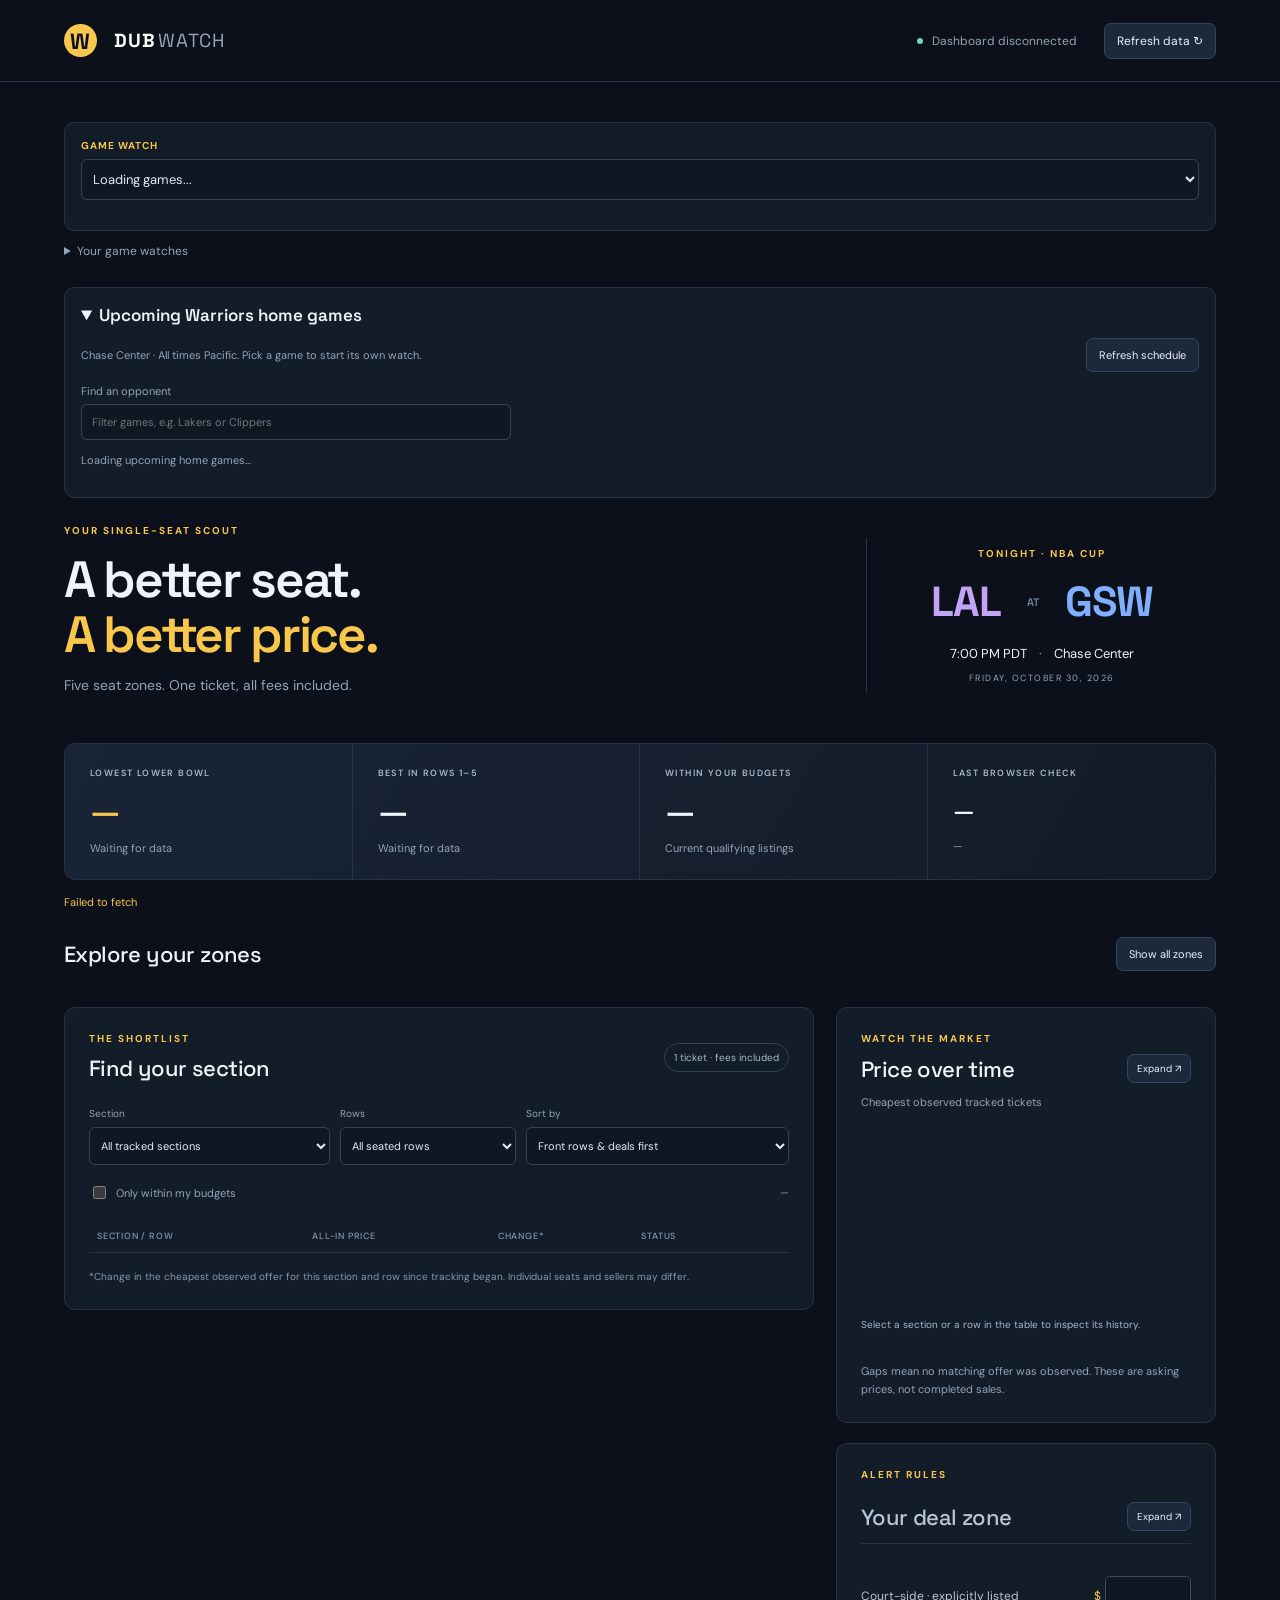
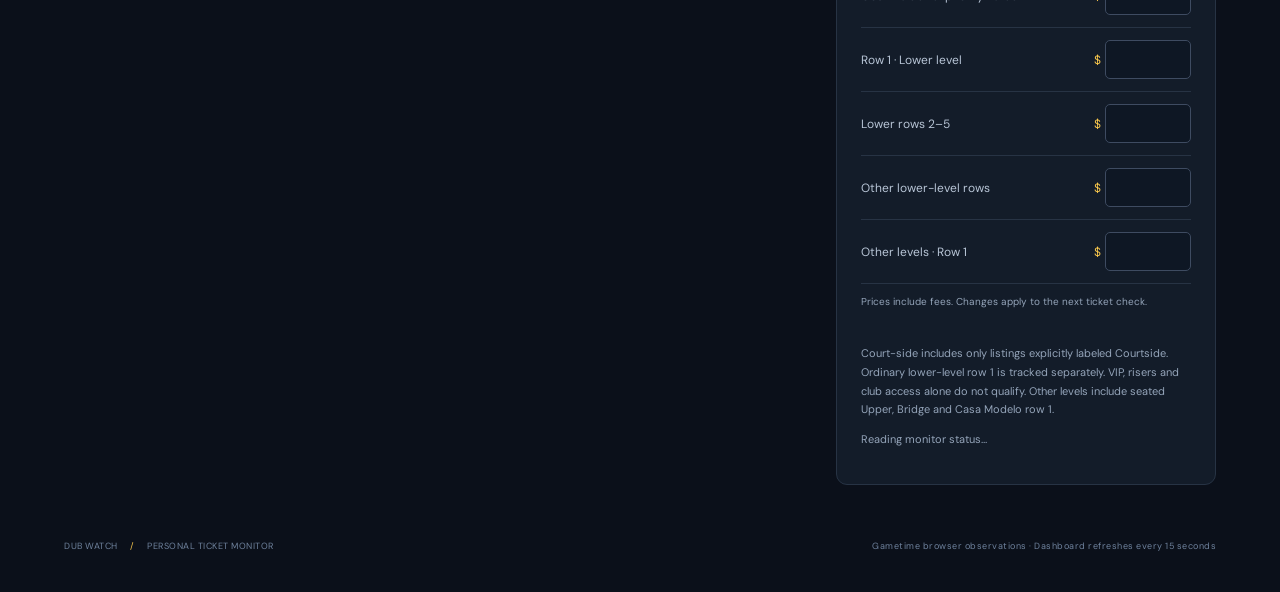
==== commit a5ead2fa: "Add shareable Dub Watch dashboard" ====
--- a/dub-watch/index.html
+++ b/dub-watch/index.html
@@ -1,11 +1,11 @@
 <!doctype html>
 <html lang="en" data-mode="public" data-snapshot-url="https://raw.githubusercontent.com/nschoeb/nschoeb.github.io/refs/heads/codex/dub-watch-data/latest.json">
-<head><meta charset="utf-8"><meta name="viewport" content="width=device-width,initial-scale=1"><title>Dub Watch · Warriors ticket deals</title><link rel="stylesheet" href="./styles.css?v=23e2435ddfd4"></head>
+<head><meta charset="utf-8"><meta name="viewport" content="width=device-width,initial-scale=1"><title>Dub Watch · Warriors ticket deals</title><link rel="stylesheet" href="./styles.css?v=cb39b3de43eb"></head>
 <body class="public-dashboard">
 <header><a class="brand" href="./" aria-label="Dub Watch home"><span class="brand-icon">W</span>DUB<span>WATCH</span></a><div class="header-right"><span class="dot"></span><span id="health">Connecting to monitor</span><button id="refresh" title="Reload saved dashboard data">Refresh data ↻</button><button id="check-now" disabled>Check now</button></div></header>
 <main>
-<section class="watch-bar" aria-label="Game watches"><div><label for="game-picker">GAME WATCH</label><select id="game-picker" aria-label="Game watch"><option>Loading games...</option></select></div><div class="watch-actions"><button id="add-watch" type="button">Add game</button><button id="toggle-watch" type="button">Pause watch</button></div><p id="watch-status" role="status"></p></section><details class="watch-overview"><summary id="watch-count">Your game watches</summary><div id="watch-list"></div></details>
-<section class="hero"><div><div class="eyebrow">YOUR SINGLE-SEAT SCOUT</div><h1>A better seat.<br><span>A better price.</span></h1><p>Five seat zones. One ticket, all fees included.</p></div><div class="matchup"><div class="game-label" id="game-heading">TONIGHT · NBA CUP</div><div class="teams" id="game-matchup"><span class="team lakers">LAL</span><span class="versus">AT</span><span class="team warriors">GSW</span></div><div class="game-time" id="game-tipoff">7:00 PM PDT <span>·</span> Chase Center</div><div class="game-note" id="game-date">FRIDAY, OCTOBER 30, 2026</div></div></section>
+<section class="watch-bar" aria-label="Game watches"><div><label for="game-picker">GAME WATCH</label><select id="game-picker" aria-label="Game watch"><option>Loading games...</option></select></div><div class="watch-actions"><button id="browse-games" type="button">Browse games</button><button id="add-watch" type="button">Add game</button><button id="toggle-watch" type="button">Pause watch</button></div><p id="watch-status" role="status"></p></section><details class="watch-overview"><summary id="watch-count">Your game watches</summary><div id="watch-list"></div></details>
+<details id="upcoming-panel" class="upcoming-panel" open><summary>Upcoming Warriors home games <span id="upcoming-count"></span></summary><div class="upcoming-toolbar"><p id="upcoming-help">Chase Center &middot; All times Pacific. Pick a game to start its own watch.</p><button id="refresh-schedule" type="button">Refresh schedule</button></div><label for="upcoming-search">Find an opponent<input id="upcoming-search" type="search" placeholder="Filter games, e.g. Lakers or Clippers"></label><p id="upcoming-status" role="status">Loading upcoming home games...</p><div id="upcoming-list" class="upcoming-list"></div></details><section class="hero"><div><div class="eyebrow">YOUR SINGLE-SEAT SCOUT</div><h1>A better seat.<br><span>A better price.</span></h1><p>Five seat zones. One ticket, all fees included.</p></div><div class="matchup"><div class="game-label" id="game-heading">TONIGHT · NBA CUP</div><div class="teams" id="game-matchup"><span class="team lakers">LAL</span><span class="versus">AT</span><span class="team warriors">GSW</span></div><div class="game-time" id="game-tipoff">7:00 PM PDT <span>·</span> Chase Center</div><div class="game-note" id="game-date">FRIDAY, OCTOBER 30, 2026</div></div></section>
 <section class="stats" aria-label="Current market summary"><article><span>LOWEST LOWER BOWL</span><strong id="low">—</strong><small id="low-seat">Waiting for data</small></article><article><span>BEST IN ROWS 1–5</span><strong id="front">—</strong><small id="front-seat">Waiting for data</small></article><article><span id="qualifying-label">WITHIN YOUR BUDGETS</span><strong id="qualifying">—</strong><small>Current qualifying listings</small></article><article><span>LAST BROWSER CHECK</span><strong id="last" class="time">—</strong><small id="capture-count">—</small></article></section>
 <div id="deal-policy" class="deal-policy" hidden></div><div id="notice" class="notice" role="status"></div>
 <p id="sharing-status" class="sharing-status"></p><p id="check-status" role="status" aria-live="polite"></p>
@@ -16,5 +16,5 @@
 <aside><div class="panel trend"><div class="eyebrow">WATCH THE MARKET</div><div class="market-panel-heading"><h2>Price over time</h2><button id="expand-market" type="button" aria-label="Expand chart and thresholds" aria-haspopup="dialog" aria-controls="market-dialog">Expand &#8599;</button></div><p id="chart-subtitle">Cheapest observed tracked tickets</p><div id="chart-legend" class="chart-legend" aria-label="Price history zones"></div><div id="chart" aria-label="Ticket price history chart"></div><div id="chart-detail" class="chart-detail">Select a section or a row in the table to inspect its history.</div><button id="clear-chart" hidden>Clear selected row</button><p class="footnote">Gaps mean no matching offer was observed. These are asking prices, not completed sales.</p></div>
 <div class="panel budgets"><div class="eyebrow">ALERT RULES</div><div class="market-panel-heading"><h2 id="budget-panel-title">Your deal zone</h2><button id="expand-budgets" type="button" aria-label="Expand thresholds and chart" aria-haspopup="dialog" aria-controls="market-dialog">Expand &#8599;</button></div><form id="budget-form"><label class="budget-field" for="budgetCourt"><span>Court-side &middot; explicitly listed</span><span class="dollar-input">$<input id="budgetCourt" name="courtside" type="number" min="0" max="10000" step="1" required inputmode="numeric"></span></label><label class="budget-field" for="budget2"><span>Row 1 &middot; Lower level</span><span class="dollar-input">$<input id="budget2" name="row1" type="number" min="0" max="10000" step="1" required inputmode="numeric"></span></label><label class="budget-field" for="budget5"><span>Lower rows 2&ndash;5</span><span class="dollar-input">$<input id="budget5" name="rows2to5" type="number" min="0" max="10000" step="1" required inputmode="numeric"></span></label><label class="budget-field" for="budgetAll"><span>Other lower-level rows</span><span class="dollar-input">$<input id="budgetAll" name="lower" type="number" min="0" max="10000" step="1" required inputmode="numeric"></span></label><label class="budget-field" for="budgetOther"><span>Other levels &middot; Row 1</span><span class="dollar-input">$<input id="budgetOther" name="otherFront" type="number" min="0" max="10000" step="1" required inputmode="numeric"></span></label><div class="budget-actions"><button id="save-budgets" type="submit" disabled>Save thresholds</button><button id="cancel-budgets" type="button" hidden>Cancel</button></div><button type="button" id="save-defaults" class="default-caps">Use these caps for new games</button><p id="budget-status" role="status" aria-live="polite">Prices include fees. Changes apply to the next ticket check.</p></form><p class="footnote">Court-side includes only listings explicitly labeled Courtside. Ordinary lower-level row 1 is tracked separately. VIP, risers and club access alone do not qualify. Other levels include seated Upper, Bridge and Casa Modelo row 1.</p><p id="monitor-description">Reading monitor status…</p><p id="next-check"></p></div></aside></section>
 <footer><span>DUB WATCH <span class="footer-divider">/</span> PERSONAL TICKET MONITOR</span><span>Gametime browser observations · Dashboard refreshes every 15 seconds</span></footer>
-</main><dialog id="market-dialog" aria-labelledby="market-dialog-title"><div class="market-dialog-heading"><div><div class="eyebrow">WATCH THE MARKET</div><h2 id="market-dialog-title">Prices &amp; your thresholds</h2></div><button id="close-market" type="button">Restore view &#8601;</button></div><div id="market-dialog-panels" class="market-dialog-grid"></div></dialog><dialog id="add-watch-dialog" aria-labelledby="add-watch-title"><div class="market-dialog-heading"><h2 id="add-watch-title">Watch another game</h2><button id="close-add-watch" type="button">Close</button></div><form id="add-watch-form"><label>Gametime Warriors home-game link<input id="watch-url" type="url" required maxlength="2048" placeholder="https://gametime.co/.../events/..."></label><label>Game name<input id="watch-title" maxlength="120" placeholder="e.g. Clippers at Warriors"></label><label>Confirm tipoff &middot; Pacific time<input id="watch-tipoff" type="datetime-local" required></label><p class="footnote">The date comes from the link. 7 p.m. is only a suggestion; confirm the actual tipoff. New games inherit your default caps and start with their own empty history.</p><p id="add-watch-status" role="status"></p><button id="submit-watch" type="submit">Add watch</button></form></dialog><script src="./app.js?v=23e2435ddfd4"></script></body></html>
+</main><dialog id="market-dialog" aria-labelledby="market-dialog-title"><div class="market-dialog-heading"><div><div class="eyebrow">WATCH THE MARKET</div><h2 id="market-dialog-title">Prices &amp; your thresholds</h2></div><button id="close-market" type="button">Restore view &#8601;</button></div><div id="market-dialog-panels" class="market-dialog-grid"></div></dialog><dialog id="add-watch-dialog" aria-labelledby="add-watch-title"><div class="market-dialog-heading"><h2 id="add-watch-title">Watch another game</h2><button id="close-add-watch" type="button">Close</button></div><form id="add-watch-form"><label>Gametime Warriors home-game link<input id="watch-url" type="url" required maxlength="2048" placeholder="https://gametime.co/.../events/..."></label><label>Game name<input id="watch-title" maxlength="120" placeholder="e.g. Clippers at Warriors"></label><label>Tipoff &middot; Pacific time<input id="watch-tipoff" type="datetime-local" required></label><p class="footnote">Pasting a link loads the game name and actual tipoff from Gametime. If lookup is unavailable, enter the details manually. New games inherit your default caps and start with their own empty history.</p><p id="add-watch-status" role="status"></p><button id="submit-watch" type="submit">Add watch</button></form></dialog><script src="./app.js?v=cb39b3de43eb"></script></body></html>
 
--- a/dub-watch/styles.css
+++ b/dub-watch/styles.css
@@ -32,3 +32,5 @@
 #market-dialog .chart-legend-item{font-size:12px}#market-dialog .chart-budget-summary{font-size:11px}#market-dialog .chart-legend-item strong{font-size:15px}
 @media(max-width:850px){#market-dialog{width:calc(100% - 16px);height:calc(100dvh - 16px);border-radius:10px}.market-dialog-heading{padding:16px;gap:10px}.market-dialog-heading h2{font-size:19px}.market-dialog-heading button{font-size:11px;white-space:nowrap;padding:8px}.market-dialog-grid{grid-template-columns:minmax(0,1fr);padding:12px;gap:14px}#market-dialog #chart svg{height:auto;min-height:250px}}
 @media(max-width:460px){#market-dialog .chart-legend{grid-template-columns:1fr}#market-dialog .chart-budget-summary{font-size:10px}}
+
+.upcoming-panel{border:1px solid var(--line);background:var(--panel);border-radius:10px;padding:16px;margin:0 0 24px}.upcoming-panel>summary{cursor:pointer;font-family:'Space Grotesk',sans-serif;font-size:17px;font-weight:600}.upcoming-panel>summary span{color:var(--gold);font-size:12px}.upcoming-toolbar{display:flex;justify-content:space-between;align-items:center;gap:12px;margin-top:12px}.upcoming-toolbar p{font-size:11px;color:var(--muted);line-height:1.5;margin:0}.upcoming-toolbar button{font-size:11px;white-space:nowrap}.upcoming-panel>label{font-size:11px;margin-top:12px}.upcoming-panel input{display:block;width:100%;max-width:430px;margin-top:6px;border:1px solid #344258;border-radius:6px;background:#0e1724;color:#eff3fa;padding:10px;font:inherit}#upcoming-status{font-size:11px;line-height:1.5;color:var(--muted);margin:12px 0}.upcoming-list{display:grid;grid-template-columns:repeat(2,minmax(0,1fr));gap:9px;max-height:245px;overflow:auto;scrollbar-width:thin}.upcoming-game{min-width:0;display:flex;align-items:center;justify-content:space-between;gap:14px;padding:13px;background:#0e1724;border:1px solid #273344;border-radius:7px}.upcoming-game>div{min-width:0}.upcoming-game strong{display:block;font-size:12px;line-height:1.5;overflow-wrap:anywhere}.upcoming-game small{display:block;font-size:10px;color:var(--muted);line-height:1.5;margin-top:4px}.upcoming-game button,.upcoming-game a{font-size:11px;flex-shrink:0}.upcoming-game a{color:var(--gold)}#browse-games{border-color:#85703b;color:var(--gold)}@media(max-width:760px){.upcoming-list{grid-template-columns:1fr;max-height:280px}.upcoming-game{padding:11px;gap:9px}.upcoming-game button,.upcoming-game a{font-size:10px}.upcoming-toolbar{align-items:flex-start}.watch-actions{flex-wrap:wrap}}
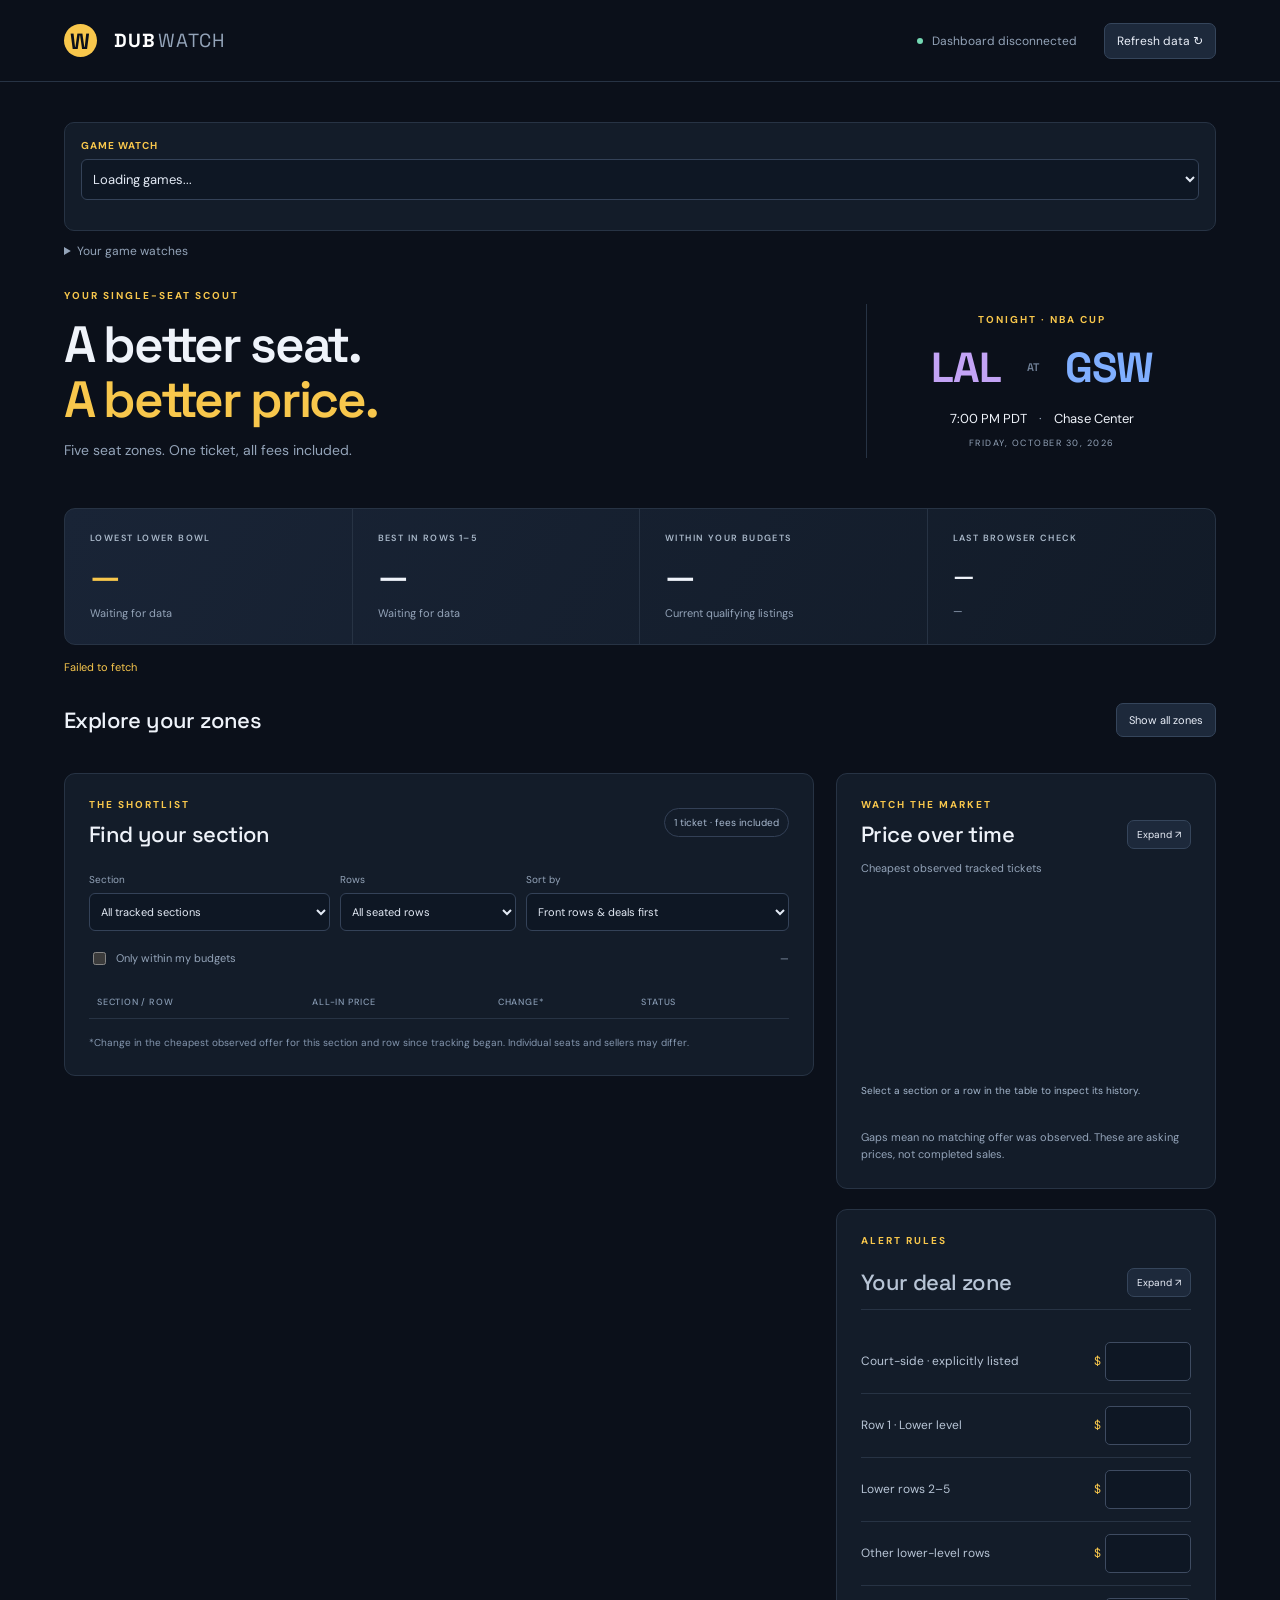
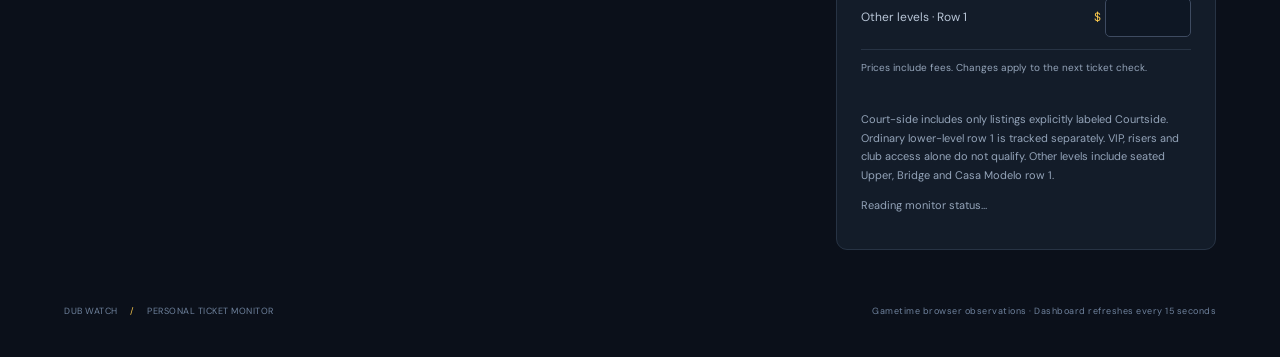
==== commit c4c4b124: "Add shareable Dub Watch dashboard" ====
--- a/dub-watch/index.html
+++ b/dub-watch/index.html
@@ -1,11 +1,11 @@
 <!doctype html>
 <html lang="en" data-mode="public" data-snapshot-url="https://raw.githubusercontent.com/nschoeb/nschoeb.github.io/refs/heads/codex/dub-watch-data/latest.json">
-<head><meta charset="utf-8"><meta name="viewport" content="width=device-width,initial-scale=1"><title>Dub Watch · Warriors ticket deals</title><link rel="stylesheet" href="./styles.css?v=cb39b3de43eb"></head>
+<head><meta charset="utf-8"><meta name="viewport" content="width=device-width,initial-scale=1"><title>Dub Watch · Warriors ticket deals</title><link rel="stylesheet" href="./styles.css?v=93db31fffa99"></head>
 <body class="public-dashboard">
 <header><a class="brand" href="./" aria-label="Dub Watch home"><span class="brand-icon">W</span>DUB<span>WATCH</span></a><div class="header-right"><span class="dot"></span><span id="health">Connecting to monitor</span><button id="refresh" title="Reload saved dashboard data">Refresh data ↻</button><button id="check-now" disabled>Check now</button></div></header>
 <main>
 <section class="watch-bar" aria-label="Game watches"><div><label for="game-picker">GAME WATCH</label><select id="game-picker" aria-label="Game watch"><option>Loading games...</option></select></div><div class="watch-actions"><button id="browse-games" type="button">Browse games</button><button id="add-watch" type="button">Add game</button><button id="toggle-watch" type="button">Pause watch</button></div><p id="watch-status" role="status"></p></section><details class="watch-overview"><summary id="watch-count">Your game watches</summary><div id="watch-list"></div></details>
-<details id="upcoming-panel" class="upcoming-panel" open><summary>Upcoming Warriors home games <span id="upcoming-count"></span></summary><div class="upcoming-toolbar"><p id="upcoming-help">Chase Center &middot; All times Pacific. Pick a game to start its own watch.</p><button id="refresh-schedule" type="button">Refresh schedule</button></div><label for="upcoming-search">Find an opponent<input id="upcoming-search" type="search" placeholder="Filter games, e.g. Lakers or Clippers"></label><p id="upcoming-status" role="status">Loading upcoming home games...</p><div id="upcoming-list" class="upcoming-list"></div></details><section class="hero"><div><div class="eyebrow">YOUR SINGLE-SEAT SCOUT</div><h1>A better seat.<br><span>A better price.</span></h1><p>Five seat zones. One ticket, all fees included.</p></div><div class="matchup"><div class="game-label" id="game-heading">TONIGHT · NBA CUP</div><div class="teams" id="game-matchup"><span class="team lakers">LAL</span><span class="versus">AT</span><span class="team warriors">GSW</span></div><div class="game-time" id="game-tipoff">7:00 PM PDT <span>·</span> Chase Center</div><div class="game-note" id="game-date">FRIDAY, OCTOBER 30, 2026</div></div></section>
+<details id="upcoming-panel" class="upcoming-panel"><summary>Upcoming Warriors home games <span id="upcoming-count"></span></summary><div class="upcoming-toolbar"><p id="upcoming-help">Chase Center &middot; All times Pacific. Pick a game to start its own watch.</p><button id="refresh-schedule" type="button">Refresh schedule</button></div><label for="upcoming-search">Find an opponent<input id="upcoming-search" type="search" placeholder="Filter games, e.g. Lakers or Clippers"></label><p id="upcoming-status" role="status">Loading upcoming home games...</p><div id="upcoming-list" class="upcoming-list"></div></details><section class="hero"><div><div class="eyebrow">YOUR SINGLE-SEAT SCOUT</div><h1>A better seat.<br><span>A better price.</span></h1><p>Five seat zones. One ticket, all fees included.</p></div><div class="matchup"><div class="game-label" id="game-heading">TONIGHT · NBA CUP</div><div class="teams" id="game-matchup"><span class="team lakers">LAL</span><span class="versus">AT</span><span class="team warriors">GSW</span></div><div class="game-time" id="game-tipoff">7:00 PM PDT <span>·</span> Chase Center</div><div class="game-note" id="game-date">FRIDAY, OCTOBER 30, 2026</div></div></section>
 <section class="stats" aria-label="Current market summary"><article><span>LOWEST LOWER BOWL</span><strong id="low">—</strong><small id="low-seat">Waiting for data</small></article><article><span>BEST IN ROWS 1–5</span><strong id="front">—</strong><small id="front-seat">Waiting for data</small></article><article><span id="qualifying-label">WITHIN YOUR BUDGETS</span><strong id="qualifying">—</strong><small>Current qualifying listings</small></article><article><span>LAST BROWSER CHECK</span><strong id="last" class="time">—</strong><small id="capture-count">—</small></article></section>
 <div id="deal-policy" class="deal-policy" hidden></div><div id="notice" class="notice" role="status"></div>
 <p id="sharing-status" class="sharing-status"></p><p id="check-status" role="status" aria-live="polite"></p>
@@ -16,5 +16,5 @@
 <aside><div class="panel trend"><div class="eyebrow">WATCH THE MARKET</div><div class="market-panel-heading"><h2>Price over time</h2><button id="expand-market" type="button" aria-label="Expand chart and thresholds" aria-haspopup="dialog" aria-controls="market-dialog">Expand &#8599;</button></div><p id="chart-subtitle">Cheapest observed tracked tickets</p><div id="chart-legend" class="chart-legend" aria-label="Price history zones"></div><div id="chart" aria-label="Ticket price history chart"></div><div id="chart-detail" class="chart-detail">Select a section or a row in the table to inspect its history.</div><button id="clear-chart" hidden>Clear selected row</button><p class="footnote">Gaps mean no matching offer was observed. These are asking prices, not completed sales.</p></div>
 <div class="panel budgets"><div class="eyebrow">ALERT RULES</div><div class="market-panel-heading"><h2 id="budget-panel-title">Your deal zone</h2><button id="expand-budgets" type="button" aria-label="Expand thresholds and chart" aria-haspopup="dialog" aria-controls="market-dialog">Expand &#8599;</button></div><form id="budget-form"><label class="budget-field" for="budgetCourt"><span>Court-side &middot; explicitly listed</span><span class="dollar-input">$<input id="budgetCourt" name="courtside" type="number" min="0" max="10000" step="1" required inputmode="numeric"></span></label><label class="budget-field" for="budget2"><span>Row 1 &middot; Lower level</span><span class="dollar-input">$<input id="budget2" name="row1" type="number" min="0" max="10000" step="1" required inputmode="numeric"></span></label><label class="budget-field" for="budget5"><span>Lower rows 2&ndash;5</span><span class="dollar-input">$<input id="budget5" name="rows2to5" type="number" min="0" max="10000" step="1" required inputmode="numeric"></span></label><label class="budget-field" for="budgetAll"><span>Other lower-level rows</span><span class="dollar-input">$<input id="budgetAll" name="lower" type="number" min="0" max="10000" step="1" required inputmode="numeric"></span></label><label class="budget-field" for="budgetOther"><span>Other levels &middot; Row 1</span><span class="dollar-input">$<input id="budgetOther" name="otherFront" type="number" min="0" max="10000" step="1" required inputmode="numeric"></span></label><div class="budget-actions"><button id="save-budgets" type="submit" disabled>Save thresholds</button><button id="cancel-budgets" type="button" hidden>Cancel</button></div><button type="button" id="save-defaults" class="default-caps">Use these caps for new games</button><p id="budget-status" role="status" aria-live="polite">Prices include fees. Changes apply to the next ticket check.</p></form><p class="footnote">Court-side includes only listings explicitly labeled Courtside. Ordinary lower-level row 1 is tracked separately. VIP, risers and club access alone do not qualify. Other levels include seated Upper, Bridge and Casa Modelo row 1.</p><p id="monitor-description">Reading monitor status…</p><p id="next-check"></p></div></aside></section>
 <footer><span>DUB WATCH <span class="footer-divider">/</span> PERSONAL TICKET MONITOR</span><span>Gametime browser observations · Dashboard refreshes every 15 seconds</span></footer>
-</main><dialog id="market-dialog" aria-labelledby="market-dialog-title"><div class="market-dialog-heading"><div><div class="eyebrow">WATCH THE MARKET</div><h2 id="market-dialog-title">Prices &amp; your thresholds</h2></div><button id="close-market" type="button">Restore view &#8601;</button></div><div id="market-dialog-panels" class="market-dialog-grid"></div></dialog><dialog id="add-watch-dialog" aria-labelledby="add-watch-title"><div class="market-dialog-heading"><h2 id="add-watch-title">Watch another game</h2><button id="close-add-watch" type="button">Close</button></div><form id="add-watch-form"><label>Gametime Warriors home-game link<input id="watch-url" type="url" required maxlength="2048" placeholder="https://gametime.co/.../events/..."></label><label>Game name<input id="watch-title" maxlength="120" placeholder="e.g. Clippers at Warriors"></label><label>Tipoff &middot; Pacific time<input id="watch-tipoff" type="datetime-local" required></label><p class="footnote">Pasting a link loads the game name and actual tipoff from Gametime. If lookup is unavailable, enter the details manually. New games inherit your default caps and start with their own empty history.</p><p id="add-watch-status" role="status"></p><button id="submit-watch" type="submit">Add watch</button></form></dialog><script src="./app.js?v=cb39b3de43eb"></script></body></html>
+</main><dialog id="market-dialog" aria-labelledby="market-dialog-title"><div class="market-dialog-heading"><div><div class="eyebrow">WATCH THE MARKET</div><h2 id="market-dialog-title">Prices &amp; your thresholds</h2></div><button id="close-market" type="button">Restore view &#8601;</button></div><div id="market-dialog-panels" class="market-dialog-grid"></div></dialog><dialog id="add-watch-dialog" aria-labelledby="add-watch-title"><div class="market-dialog-heading"><h2 id="add-watch-title">Watch another game</h2><button id="close-add-watch" type="button">Close</button></div><form id="add-watch-form"><label>Gametime Warriors home-game link<input id="watch-url" type="url" required maxlength="2048" placeholder="https://gametime.co/.../events/..."></label><label>Game name<input id="watch-title" maxlength="120" placeholder="e.g. Clippers at Warriors"></label><label>Tipoff &middot; Pacific time<input id="watch-tipoff" type="datetime-local" required></label><p class="footnote">Pasting a link loads the game name and actual tipoff from Gametime. If lookup is unavailable, enter the details manually. New games inherit your default caps and start with their own empty history.</p><p id="add-watch-status" role="status"></p><button id="submit-watch" type="submit">Add watch</button></form></dialog><script src="./app.js?v=93db31fffa99"></script></body></html>
 
--- a/dub-watch/styles.css
+++ b/dub-watch/styles.css
@@ -34,3 +34,5 @@
 @media(max-width:460px){#market-dialog .chart-legend{grid-template-columns:1fr}#market-dialog .chart-budget-summary{font-size:10px}}
 
 .upcoming-panel{border:1px solid var(--line);background:var(--panel);border-radius:10px;padding:16px;margin:0 0 24px}.upcoming-panel>summary{cursor:pointer;font-family:'Space Grotesk',sans-serif;font-size:17px;font-weight:600}.upcoming-panel>summary span{color:var(--gold);font-size:12px}.upcoming-toolbar{display:flex;justify-content:space-between;align-items:center;gap:12px;margin-top:12px}.upcoming-toolbar p{font-size:11px;color:var(--muted);line-height:1.5;margin:0}.upcoming-toolbar button{font-size:11px;white-space:nowrap}.upcoming-panel>label{font-size:11px;margin-top:12px}.upcoming-panel input{display:block;width:100%;max-width:430px;margin-top:6px;border:1px solid #344258;border-radius:6px;background:#0e1724;color:#eff3fa;padding:10px;font:inherit}#upcoming-status{font-size:11px;line-height:1.5;color:var(--muted);margin:12px 0}.upcoming-list{display:grid;grid-template-columns:repeat(2,minmax(0,1fr));gap:9px;max-height:245px;overflow:auto;scrollbar-width:thin}.upcoming-game{min-width:0;display:flex;align-items:center;justify-content:space-between;gap:14px;padding:13px;background:#0e1724;border:1px solid #273344;border-radius:7px}.upcoming-game>div{min-width:0}.upcoming-game strong{display:block;font-size:12px;line-height:1.5;overflow-wrap:anywhere}.upcoming-game small{display:block;font-size:10px;color:var(--muted);line-height:1.5;margin-top:4px}.upcoming-game button,.upcoming-game a{font-size:11px;flex-shrink:0}.upcoming-game a{color:var(--gold)}#browse-games{border-color:#85703b;color:var(--gold)}@media(max-width:760px){.upcoming-list{grid-template-columns:1fr;max-height:280px}.upcoming-game{padding:11px;gap:9px}.upcoming-game button,.upcoming-game a{font-size:10px}.upcoming-toolbar{align-items:flex-start}.watch-actions{flex-wrap:wrap}}
+
+.public-dashboard #upcoming-panel{display:none}
